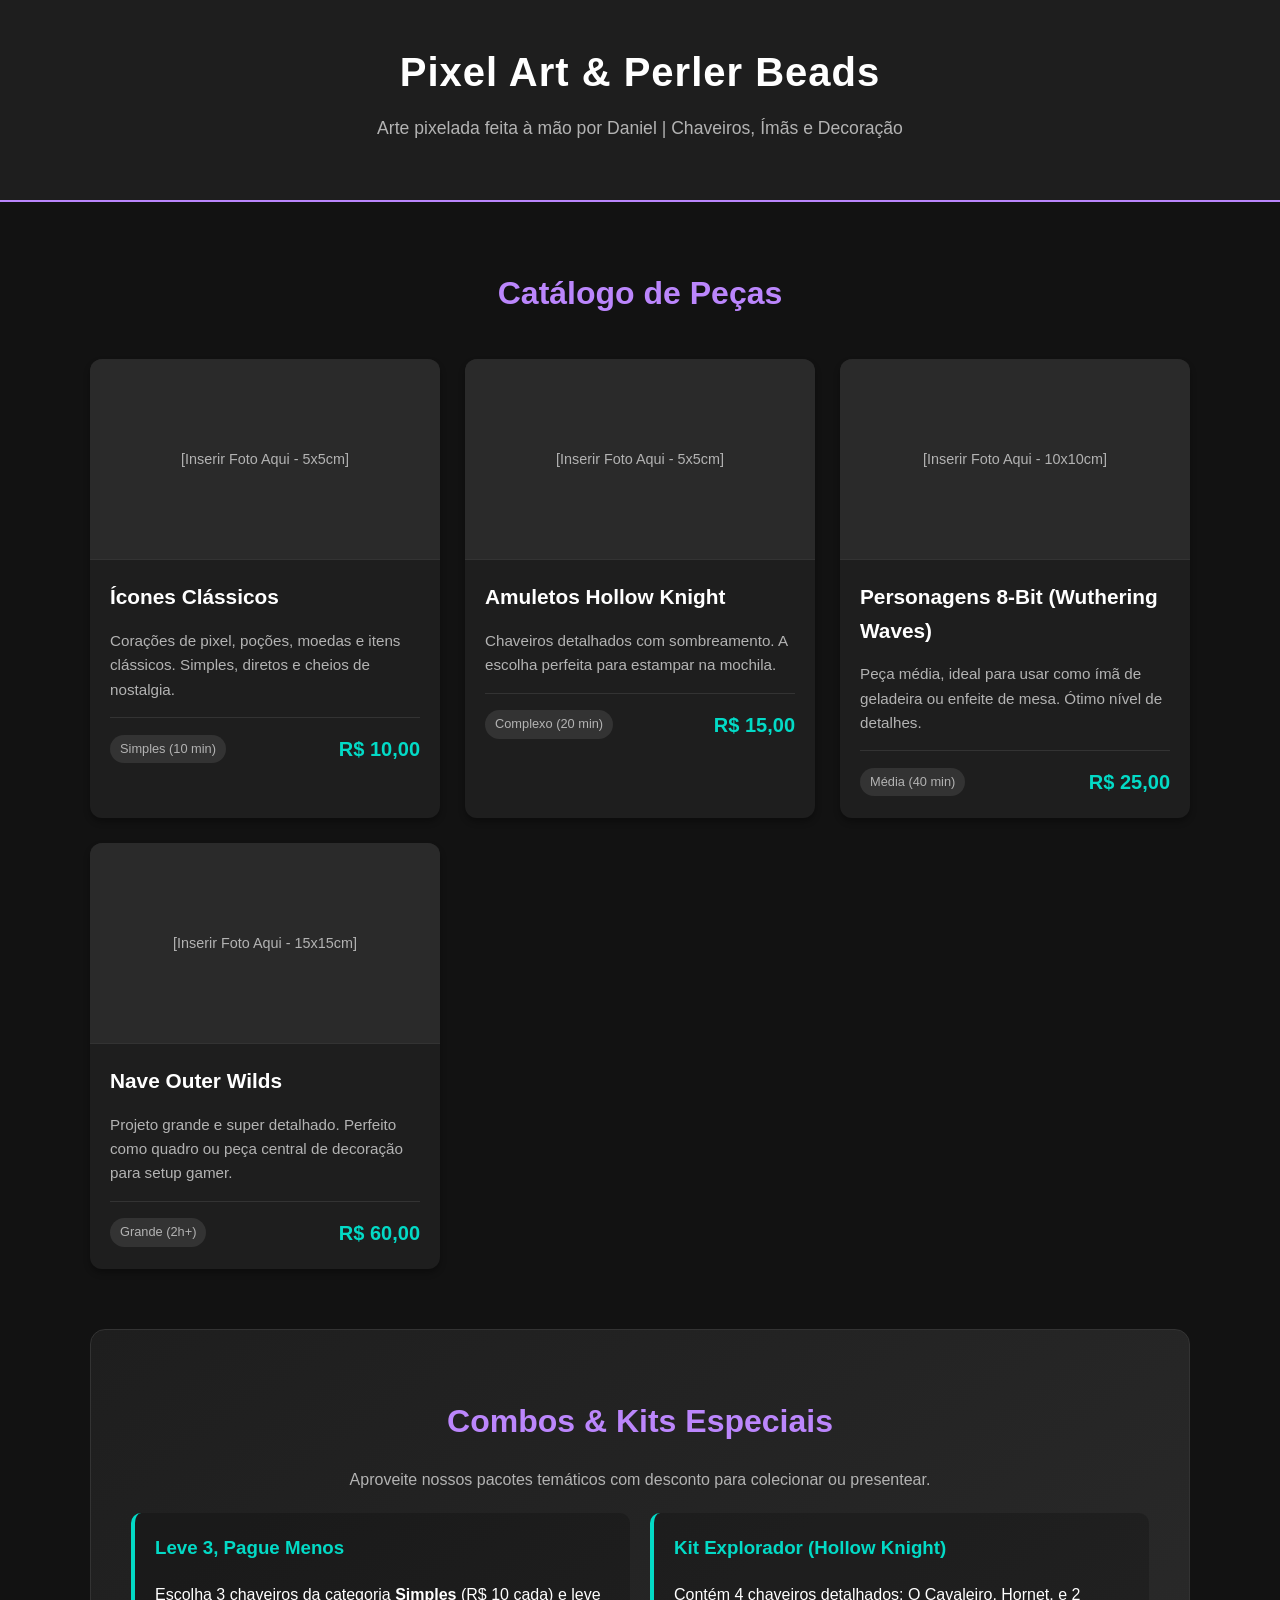
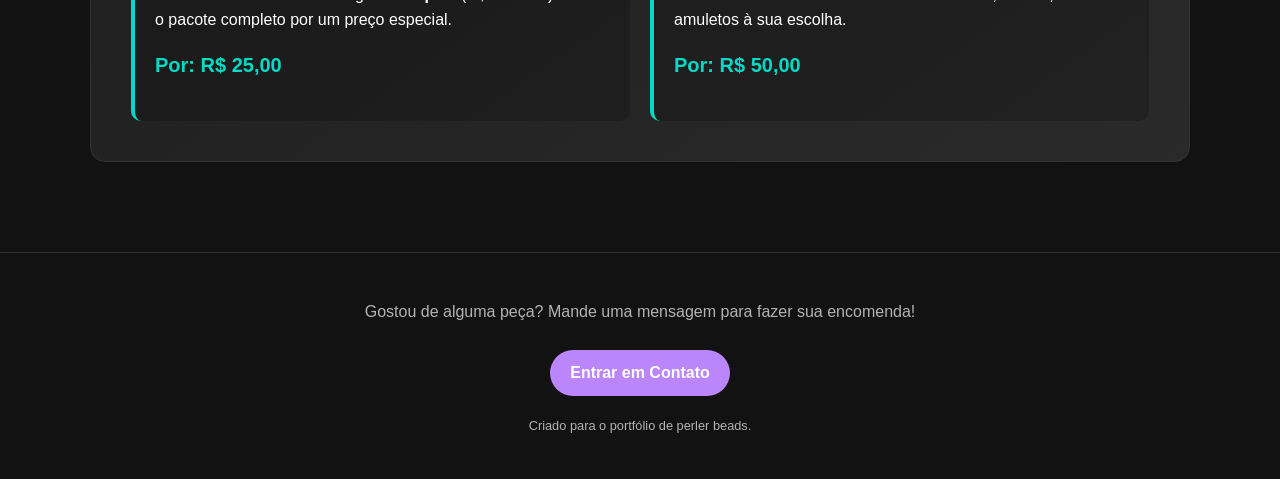
==== index.html @ 3c974b94 "Create index.html j" ====
<!DOCTYPE html>
<html lang="pt-BR">
<head>
    <meta charset="UTF-8">
    <meta name="viewport" content="width=device-width, initial-scale=1.0">
    <title>Pixel Art & Perler Beads | Por Daniel</title>
    <style>
        :root {
            --bg-color: #121212;
            --surface-color: #1e1e1e;
            --primary-color: #bb86fc;
            --text-main: #ffffff;
            --text-muted: #b3b3b3;
            --accent: #03dac6;
        }

        body {
            font-family: 'Segoe UI', Tahoma, Geneva, Verdana, sans-serif;
            background-color: var(--bg-color);
            color: var(--text-main);
            margin: 0;
            padding: 0;
            line-height: 1.6;
        }

        header {
            background-color: var(--surface-color);
            padding: 40px 20px;
            text-align: center;
            border-bottom: 2px solid var(--primary-color);
        }

        header h1 {
            margin: 0;
            font-size: 2.5em;
            letter-spacing: 1px;
        }

        header p {
            color: var(--text-muted);
            font-size: 1.1em;
            margin-top: 10px;
        }

        .container {
            max-width: 1100px;
            margin: 0 auto;
            padding: 40px 20px;
        }

        .section-title {
            text-align: center;
            margin-bottom: 40px;
            font-size: 2em;
            color: var(--primary-color);
        }

        .grid {
            display: grid;
            grid-template-columns: repeat(auto-fit, minmax(280px, 1fr));
            gap: 25px;
        }

        .card {
            background-color: var(--surface-color);
            border-radius: 12px;
            overflow: hidden;
            box-shadow: 0 4px 6px rgba(0,0,0,0.3);
            transition: transform 0.3s ease;
        }

        .card:hover {
            transform: translateY(-5px);
        }

        .card-img {
            width: 100%;
            height: 200px;
            background-color: #2a2a2a;
            display: flex;
            align-items: center;
            justify-content: center;
            color: var(--text-muted);
            font-size: 0.9em;
            border-bottom: 1px solid #333;
        }

        .card-content {
            padding: 20px;
        }

        .card-title {
            font-size: 1.3em;
            margin: 0 0 10px 0;
            font-weight: 600;
        }

        .card-desc {
            color: var(--text-muted);
            font-size: 0.95em;
            margin-bottom: 15px;
            min-height: 45px;
        }

        .card-footer {
            display: flex;
            justify-content: space-between;
            align-items: center;
            margin-top: 15px;
            padding-top: 15px;
            border-top: 1px solid #333;
        }

        .price {
            font-size: 1.25em;
            color: var(--accent);
            font-weight: bold;
        }

        .tag {
            background-color: #333;
            padding: 4px 10px;
            border-radius: 20px;
            font-size: 0.8em;
            color: var(--text-muted);
        }

        .combo-section {
            margin-top: 60px;
            background: linear-gradient(145deg, #1e1e1e 0%, #2a2a2a 100%);
            padding: 40px;
            border-radius: 15px;
            border: 1px solid #333;
        }

        .combo-grid {
            display: grid;
            grid-template-columns: repeat(auto-fit, minmax(300px, 1fr));
            gap: 20px;
            margin-top: 20px;
        }

        .combo-card {
            background: rgba(0,0,0,0.2);
            padding: 20px;
            border-radius: 10px;
            border-left: 4px solid var(--accent);
        }

        .combo-card h3 {
            margin-top: 0;
            color: var(--accent);
        }

        footer {
            text-align: center;
            padding: 30px;
            margin-top: 50px;
            color: var(--text-muted);
            border-top: 1px solid #333;
        }

        .btn {
            display: inline-block;
            background-color: var(--primary-color);
            color: #fff;
            text-decoration: none;
            padding: 10px 20px;
            border-radius: 25px;
            font-weight: bold;
            transition: background 0.3s;
        }

        .btn:hover {
            background-color: #9d50ff;
        }
    </style>
</head>
<body>

<header>
    <h1>Pixel Art & Perler Beads</h1>
    <p>Arte pixelada feita à mão por Daniel | Chaveiros, Ímãs e Decoração</p>
</header>

<div class="container">

    <h2 class="section-title">Catálogo de Peças</h2>

    <div class="grid">
        <!-- Produto 1 -->
        <div class="card">
            <div class="card-img">[Inserir Foto Aqui - 5x5cm]</div>
            <div class="card-content">
                <h3 class="card-title">Ícones Clássicos</h3>
                <p class="card-desc">Corações de pixel, poções, moedas e itens clássicos. Simples, diretos e cheios de nostalgia.</p>
                <div class="card-footer">
                    <span class="tag">Simples (10 min)</span>
                    <span class="price">R$ 10,00</span>
                </div>
            </div>
        </div>

        <!-- Produto 2 -->
        <div class="card">
            <div class="card-img">[Inserir Foto Aqui - 5x5cm]</div>
            <div class="card-content">
                <h3 class="card-title">Amuletos Hollow Knight</h3>
                <p class="card-desc">Chaveiros detalhados com sombreamento. A escolha perfeita para estampar na mochila.</p>
                <div class="card-footer">
                    <span class="tag">Complexo (20 min)</span>
                    <span class="price">R$ 15,00</span>
                </div>
            </div>
        </div>

        <!-- Produto 3 -->
        <div class="card">
            <div class="card-img">[Inserir Foto Aqui - 10x10cm]</div>
            <div class="card-content">
                <h3 class="card-title">Personagens 8-Bit (Wuthering Waves)</h3>
                <p class="card-desc">Peça média, ideal para usar como ímã de geladeira ou enfeite de mesa. Ótimo nível de detalhes.</p>
                <div class="card-footer">
                    <span class="tag">Média (40 min)</span>
                    <span class="price">R$ 25,00</span>
                </div>
            </div>
        </div>

        <!-- Produto 4 -->
        <div class="card">
            <div class="card-img">[Inserir Foto Aqui - 15x15cm]</div>
            <div class="card-content">
                <h3 class="card-title">Nave Outer Wilds</h3>
                <p class="card-desc">Projeto grande e super detalhado. Perfeito como quadro ou peça central de decoração para setup gamer.</p>
                <div class="card-footer">
                    <span class="tag">Grande (2h+)</span>
                    <span class="price">R$ 60,00</span>
                </div>
            </div>
        </div>
    </div>

    <div class="combo-section">
        <h2 class="section-title" style="margin-bottom: 20px;">Combos & Kits Especiais</h2>
        <p style="text-align: center; color: var(--text-muted);">Aproveite nossos pacotes temáticos com desconto para colecionar ou presentear.</p>

        <div class="combo-grid">
            <div class="combo-card">
                <h3>Leve 3, Pague Menos</h3>
                <p>Escolha 3 chaveiros da categoria <strong>Simples</strong> (R$ 10 cada) e leve o pacote completo por um preço especial.</p>
                <p class="price" style="margin-top: 15px;">Por: R$ 25,00</p>
            </div>

            <div class="combo-card">
                <h3>Kit Explorador (Hollow Knight)</h3>
                <p>Contém 4 chaveiros detalhados: O Cavaleiro, Hornet, e 2 amuletos à sua escolha.</p>
                <p class="price" style="margin-top: 15px;">Por: R$ 50,00</p>
            </div>
        </div>
    </div>

</div>

<footer>
    <p>Gostou de alguma peça? Mande uma mensagem para fazer sua encomenda!</p>
    <a href="#" class="btn" style="margin-top: 10px;">Entrar em Contato</a>
    <p style="margin-top: 20px; font-size: 0.8em;">Criado para o portfólio de perler beads.</p>
</footer>

</body>
</html>
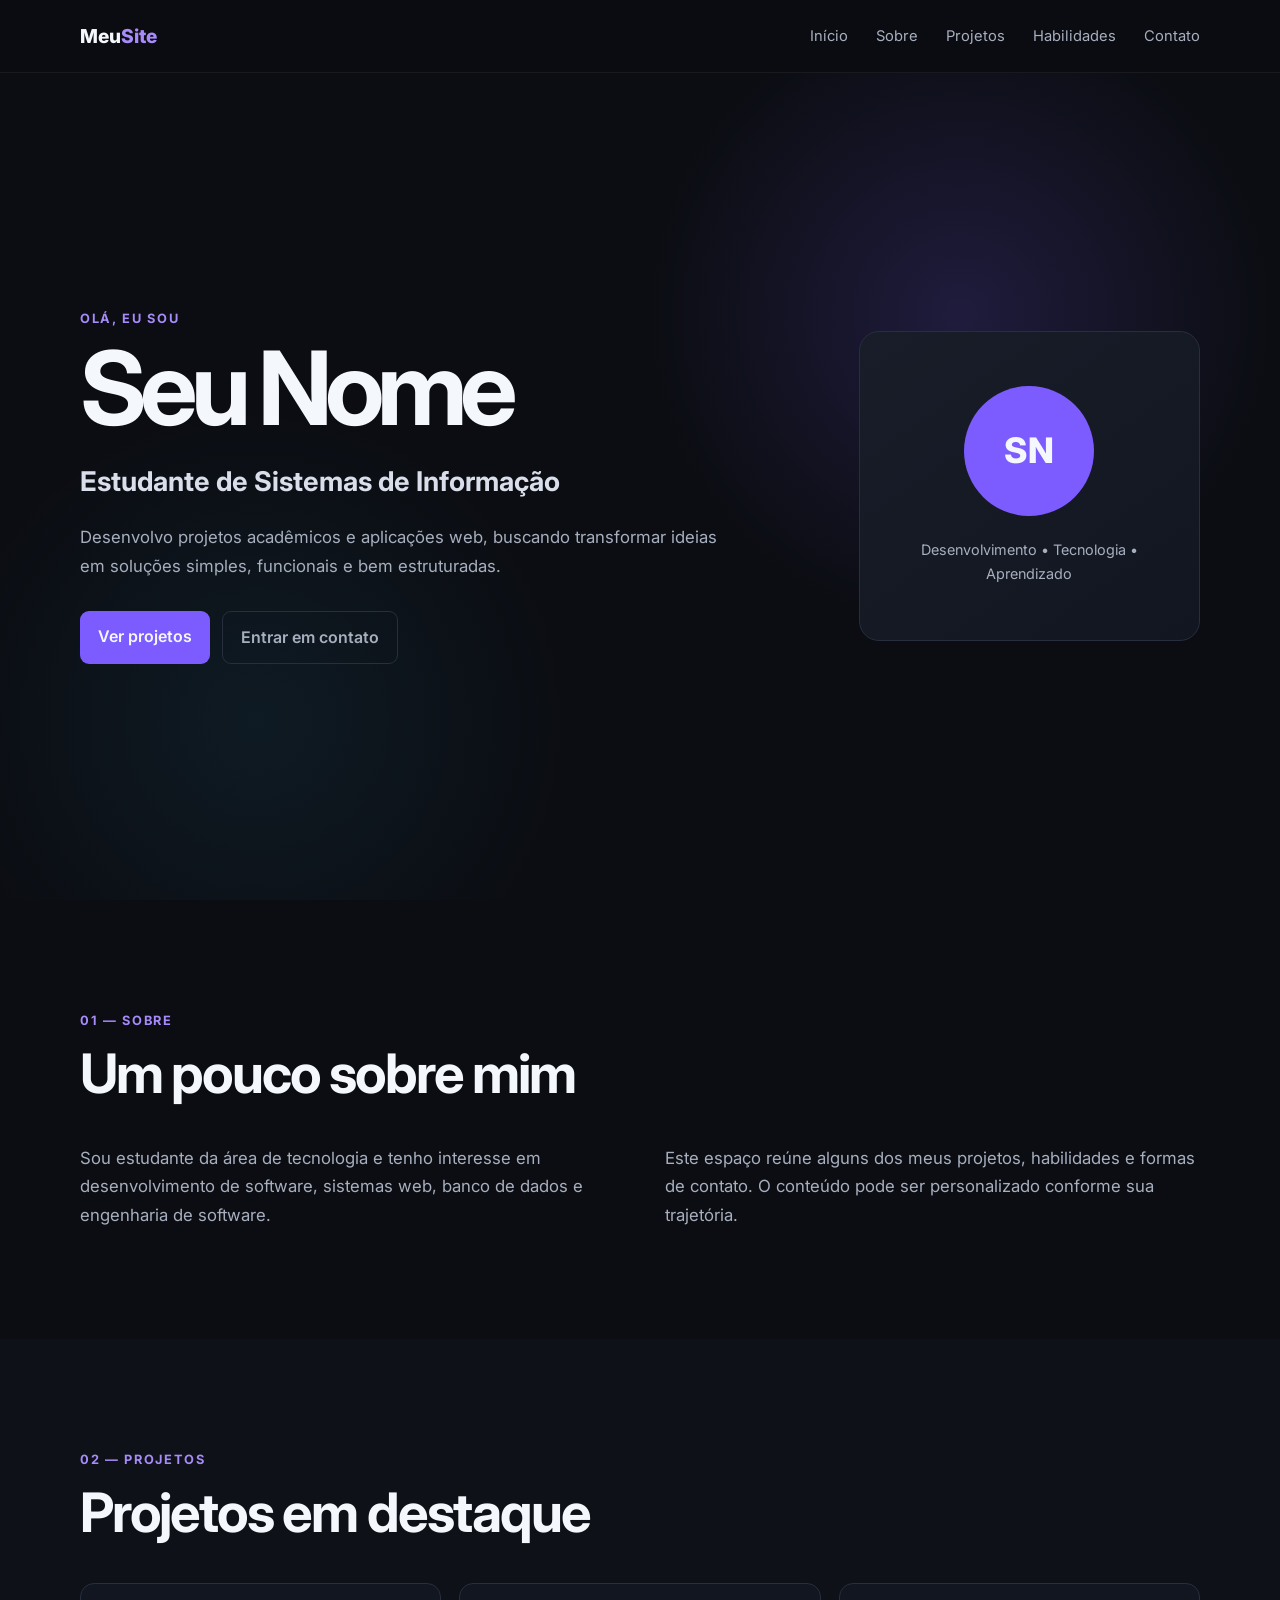
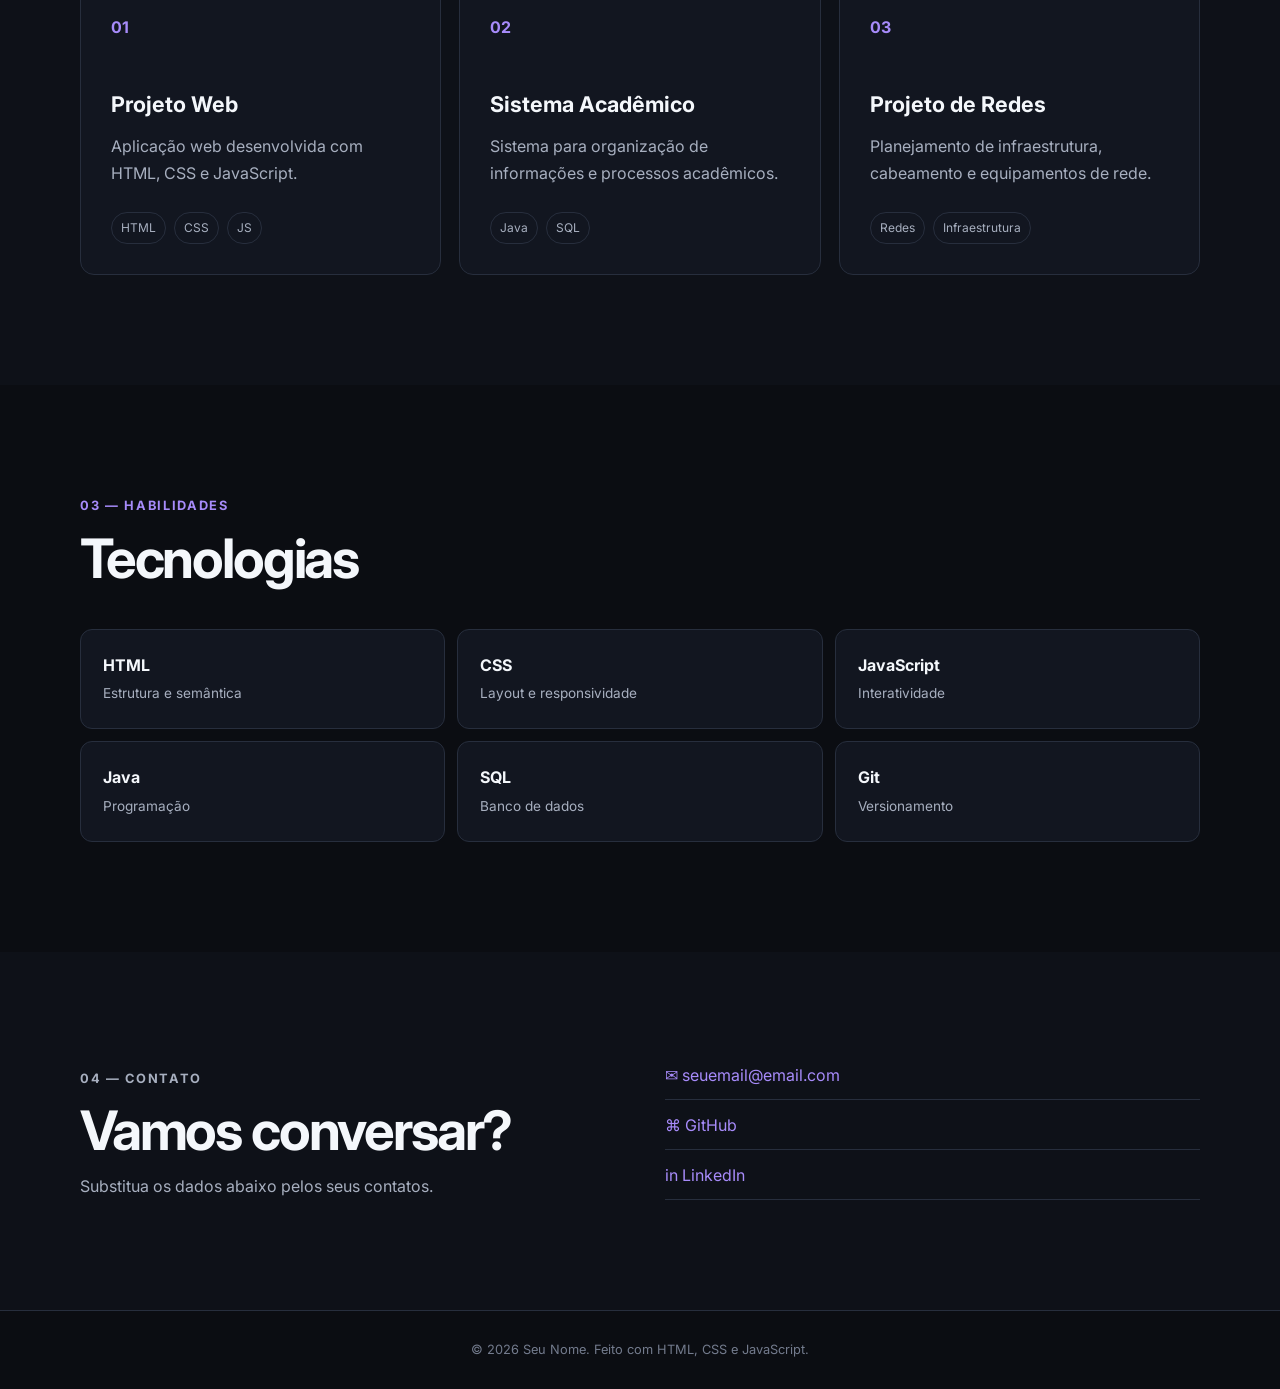
==== commit c57cd0ed: "Add files via upload" ====
--- a/index.html
+++ b/index.html
@@ -1,272 +1,131 @@
 <!DOCTYPE html>
 <html lang="pt-BR">
 <head>
-    <meta charset="UTF-8">
-    <meta name="viewport" content="width=device-width, initial-scale=1.0">
-    <title>Pixel Art & Perler Beads | Por Daniel</title>
-    <style>
-        :root {
-            --bg-color: #121212;
-            --surface-color: #1e1e1e;
-            --primary-color: #bb86fc;
-            --text-main: #ffffff;
-            --text-muted: #b3b3b3;
-            --accent: #03dac6;
-        }
-
-        body {
-            font-family: 'Segoe UI', Tahoma, Geneva, Verdana, sans-serif;
-            background-color: var(--bg-color);
-            color: var(--text-main);
-            margin: 0;
-            padding: 0;
-            line-height: 1.6;
-        }
-
-        header {
-            background-color: var(--surface-color);
-            padding: 40px 20px;
-            text-align: center;
-            border-bottom: 2px solid var(--primary-color);
-        }
-
-        header h1 {
-            margin: 0;
-            font-size: 2.5em;
-            letter-spacing: 1px;
-        }
-
-        header p {
-            color: var(--text-muted);
-            font-size: 1.1em;
-            margin-top: 10px;
-        }
-
-        .container {
-            max-width: 1100px;
-            margin: 0 auto;
-            padding: 40px 20px;
-        }
-
-        .section-title {
-            text-align: center;
-            margin-bottom: 40px;
-            font-size: 2em;
-            color: var(--primary-color);
-        }
-
-        .grid {
-            display: grid;
-            grid-template-columns: repeat(auto-fit, minmax(280px, 1fr));
-            gap: 25px;
-        }
-
-        .card {
-            background-color: var(--surface-color);
-            border-radius: 12px;
-            overflow: hidden;
-            box-shadow: 0 4px 6px rgba(0,0,0,0.3);
-            transition: transform 0.3s ease;
-        }
-
-        .card:hover {
-            transform: translateY(-5px);
-        }
-
-        .card-img {
-            width: 100%;
-            height: 200px;
-            background-color: #2a2a2a;
-            display: flex;
-            align-items: center;
-            justify-content: center;
-            color: var(--text-muted);
-            font-size: 0.9em;
-            border-bottom: 1px solid #333;
-        }
-
-        .card-content {
-            padding: 20px;
-        }
-
-        .card-title {
-            font-size: 1.3em;
-            margin: 0 0 10px 0;
-            font-weight: 600;
-        }
-
-        .card-desc {
-            color: var(--text-muted);
-            font-size: 0.95em;
-            margin-bottom: 15px;
-            min-height: 45px;
-        }
-
-        .card-footer {
-            display: flex;
-            justify-content: space-between;
-            align-items: center;
-            margin-top: 15px;
-            padding-top: 15px;
-            border-top: 1px solid #333;
-        }
-
-        .price {
-            font-size: 1.25em;
-            color: var(--accent);
-            font-weight: bold;
-        }
-
-        .tag {
-            background-color: #333;
-            padding: 4px 10px;
-            border-radius: 20px;
-            font-size: 0.8em;
-            color: var(--text-muted);
-        }
-
-        .combo-section {
-            margin-top: 60px;
-            background: linear-gradient(145deg, #1e1e1e 0%, #2a2a2a 100%);
-            padding: 40px;
-            border-radius: 15px;
-            border: 1px solid #333;
-        }
-
-        .combo-grid {
-            display: grid;
-            grid-template-columns: repeat(auto-fit, minmax(300px, 1fr));
-            gap: 20px;
-            margin-top: 20px;
-        }
-
-        .combo-card {
-            background: rgba(0,0,0,0.2);
-            padding: 20px;
-            border-radius: 10px;
-            border-left: 4px solid var(--accent);
-        }
-
-        .combo-card h3 {
-            margin-top: 0;
-            color: var(--accent);
-        }
-
-        footer {
-            text-align: center;
-            padding: 30px;
-            margin-top: 50px;
-            color: var(--text-muted);
-            border-top: 1px solid #333;
-        }
-
-        .btn {
-            display: inline-block;
-            background-color: var(--primary-color);
-            color: #fff;
-            text-decoration: none;
-            padding: 10px 20px;
-            border-radius: 25px;
-            font-weight: bold;
-            transition: background 0.3s;
-        }
-
-        .btn:hover {
-            background-color: #9d50ff;
-        }
-    </style>
+  <meta charset="UTF-8">
+  <meta name="viewport" content="width=device-width, initial-scale=1.0">
+  <meta name="description" content="Portfólio pessoal e acadêmico.">
+  <title>Meu Portfólio</title>
+  <link rel="stylesheet" href="style.css">
 </head>
 <body>
+  <header class="header">
+    <nav class="nav container">
+      <a href="#inicio" class="logo">Meu<span>Site</span></a>
+      <button class="menu-toggle" aria-label="Abrir menu">☰</button>
+      <ul class="nav-links">
+        <li><a href="#inicio">Início</a></li>
+        <li><a href="#sobre">Sobre</a></li>
+        <li><a href="#projetos">Projetos</a></li>
+        <li><a href="#habilidades">Habilidades</a></li>
+        <li><a href="#contato">Contato</a></li>
+      </ul>
+    </nav>
+  </header>
 
-<header>
-    <h1>Pixel Art & Perler Beads</h1>
-    <p>Arte pixelada feita à mão por Daniel | Chaveiros, Ímãs e Decoração</p>
-</header>
+  <main>
+    <section id="inicio" class="hero">
+      <div class="container hero-content">
+        <div>
+          <p class="eyebrow">Olá, eu sou</p>
+          <h1>Seu Nome</h1>
+          <h2>Estudante de Sistemas de Informação</h2>
+          <p class="hero-text">
+            Desenvolvo projetos acadêmicos e aplicações web, buscando transformar
+            ideias em soluções simples, funcionais e bem estruturadas.
+          </p>
+          <div class="buttons">
+            <a href="#projetos" class="btn primary">Ver projetos</a>
+            <a href="#contato" class="btn secondary">Entrar em contato</a>
+          </div>
+        </div>
+        <div class="hero-card">
+          <div class="avatar">SN</div>
+          <p>Desenvolvimento • Tecnologia • Aprendizado</p>
+        </div>
+      </div>
+    </section>
 
-<div class="container">
+    <section id="sobre" class="section">
+      <div class="container">
+        <p class="section-label">01 — Sobre</p>
+        <h2>Um pouco sobre mim</h2>
+        <div class="about-grid">
+          <p>
+            Sou estudante da área de tecnologia e tenho interesse em desenvolvimento
+            de software, sistemas web, banco de dados e engenharia de software.
+          </p>
+          <p>
+            Este espaço reúne alguns dos meus projetos, habilidades e formas de
+            contato. O conteúdo pode ser personalizado conforme sua trajetória.
+          </p>
+        </div>
+      </div>
+    </section>
 
-    <h2 class="section-title">Catálogo de Peças</h2>
+    <section id="projetos" class="section projects-section">
+      <div class="container">
+        <p class="section-label">02 — Projetos</p>
+        <h2>Projetos em destaque</h2>
+        <div class="projects">
+          <article class="project-card">
+            <span class="project-number">01</span>
+            <h3>Projeto Web</h3>
+            <p>Aplicação web desenvolvida com HTML, CSS e JavaScript.</p>
+            <div class="tags"><span>HTML</span><span>CSS</span><span>JS</span></div>
+          </article>
 
-    <div class="grid">
-        <!-- Produto 1 -->
-        <div class="card">
-            <div class="card-img">[Inserir Foto Aqui - 5x5cm]</div>
-            <div class="card-content">
-                <h3 class="card-title">Ícones Clássicos</h3>
-                <p class="card-desc">Corações de pixel, poções, moedas e itens clássicos. Simples, diretos e cheios de nostalgia.</p>
-                <div class="card-footer">
-                    <span class="tag">Simples (10 min)</span>
-                    <span class="price">R$ 10,00</span>
-                </div>
-            </div>
+          <article class="project-card">
+            <span class="project-number">02</span>
+            <h3>Sistema Acadêmico</h3>
+            <p>Sistema para organização de informações e processos acadêmicos.</p>
+            <div class="tags"><span>Java</span><span>SQL</span></div>
+          </article>
+
+          <article class="project-card">
+            <span class="project-number">03</span>
+            <h3>Projeto de Redes</h3>
+            <p>Planejamento de infraestrutura, cabeamento e equipamentos de rede.</p>
+            <div class="tags"><span>Redes</span><span>Infraestrutura</span></div>
+          </article>
         </div>
+      </div>
+    </section>
 
-        <!-- Produto 2 -->
-        <div class="card">
-            <div class="card-img">[Inserir Foto Aqui - 5x5cm]</div>
-            <div class="card-content">
-                <h3 class="card-title">Amuletos Hollow Knight</h3>
-                <p class="card-desc">Chaveiros detalhados com sombreamento. A escolha perfeita para estampar na mochila.</p>
-                <div class="card-footer">
-                    <span class="tag">Complexo (20 min)</span>
-                    <span class="price">R$ 15,00</span>
-                </div>
-            </div>
+    <section id="habilidades" class="section">
+      <div class="container">
+        <p class="section-label">03 — Habilidades</p>
+        <h2>Tecnologias</h2>
+        <div class="skills">
+          <div class="skill"><strong>HTML</strong><span>Estrutura e semântica</span></div>
+          <div class="skill"><strong>CSS</strong><span>Layout e responsividade</span></div>
+          <div class="skill"><strong>JavaScript</strong><span>Interatividade</span></div>
+          <div class="skill"><strong>Java</strong><span>Programação</span></div>
+          <div class="skill"><strong>SQL</strong><span>Banco de dados</span></div>
+          <div class="skill"><strong>Git</strong><span>Versionamento</span></div>
         </div>
+      </div>
+    </section>
 
-        <!-- Produto 3 -->
-        <div class="card">
-            <div class="card-img">[Inserir Foto Aqui - 10x10cm]</div>
-            <div class="card-content">
-                <h3 class="card-title">Personagens 8-Bit (Wuthering Waves)</h3>
-                <p class="card-desc">Peça média, ideal para usar como ímã de geladeira ou enfeite de mesa. Ótimo nível de detalhes.</p>
-                <div class="card-footer">
-                    <span class="tag">Média (40 min)</span>
-                    <span class="price">R$ 25,00</span>
-                </div>
-            </div>
+    <section id="contato" class="section contact-section">
+      <div class="container contact">
+        <div>
+          <p class="section-label">04 — Contato</p>
+          <h2>Vamos conversar?</h2>
+          <p>Substitua os dados abaixo pelos seus contatos.</p>
         </div>
+        <div class="contact-links">
+          <a href="mailto:seuemail@email.com">✉ seuemail@email.com</a>
+          <a href="https://github.com/" target="_blank" rel="noopener">⌘ GitHub</a>
+          <a href="https://www.linkedin.com/" target="_blank" rel="noopener">in LinkedIn</a>
+        </div>
+      </div>
+    </section>
+  </main>
 
-        <!-- Produto 4 -->
-        <div class="card">
-            <div class="card-img">[Inserir Foto Aqui - 15x15cm]</div>
-            <div class="card-content">
-                <h3 class="card-title">Nave Outer Wilds</h3>
-                <p class="card-desc">Projeto grande e super detalhado. Perfeito como quadro ou peça central de decoração para setup gamer.</p>
-                <div class="card-footer">
-                    <span class="tag">Grande (2h+)</span>
-                    <span class="price">R$ 60,00</span>
-                </div>
-            </div>
-        </div>
-    </div>
+  <footer class="footer">
+    <p>© <span id="year"></span> Seu Nome. Feito com HTML, CSS e JavaScript.</p>
+  </footer>
 
-    <div class="combo-section">
-        <h2 class="section-title" style="margin-bottom: 20px;">Combos & Kits Especiais</h2>
-        <p style="text-align: center; color: var(--text-muted);">Aproveite nossos pacotes temáticos com desconto para colecionar ou presentear.</p>
-
-        <div class="combo-grid">
-            <div class="combo-card">
-                <h3>Leve 3, Pague Menos</h3>
-                <p>Escolha 3 chaveiros da categoria <strong>Simples</strong> (R$ 10 cada) e leve o pacote completo por um preço especial.</p>
-                <p class="price" style="margin-top: 15px;">Por: R$ 25,00</p>
-            </div>
-
-            <div class="combo-card">
-                <h3>Kit Explorador (Hollow Knight)</h3>
-                <p>Contém 4 chaveiros detalhados: O Cavaleiro, Hornet, e 2 amuletos à sua escolha.</p>
-                <p class="price" style="margin-top: 15px;">Por: R$ 50,00</p>
-            </div>
-        </div>
-    </div>
-
-</div>
-
-<footer>
-    <p>Gostou de alguma peça? Mande uma mensagem para fazer sua encomenda!</p>
-    <a href="#" class="btn" style="margin-top: 10px;">Entrar em Contato</a>
-    <p style="margin-top: 20px; font-size: 0.8em;">Criado para o portfólio de perler beads.</p>
-</footer>
-
+  <script src="script.js"></script>
 </body>
 </html>
--- a/style.css
+++ b/style.css
@@ -0,0 +1,282 @@
+@import url('https://fonts.googleapis.com/css2?family=Inter:wght@400;500;600;700;800&display=swap');
+
+:root {
+  --bg: #0b0d12;
+  --surface: #121620;
+  --surface-2: #181d29;
+  --text: #f4f7fb;
+  --muted: #a7afbf;
+  --accent: #7c5cff;
+  --accent-2: #a78bfa;
+  --border: #272e3d;
+  --max: 1120px;
+}
+
+* { box-sizing: border-box; margin: 0; padding: 0; }
+
+html { scroll-behavior: smooth; }
+
+body {
+  font-family: 'Inter', sans-serif;
+  background: var(--bg);
+  color: var(--text);
+  line-height: 1.7;
+}
+
+a { color: inherit; text-decoration: none; }
+
+.container {
+  width: min(100% - 40px, var(--max));
+  margin-inline: auto;
+}
+
+.header {
+  position: fixed;
+  top: 0;
+  width: 100%;
+  z-index: 100;
+  background: rgba(11, 13, 18, .82);
+  backdrop-filter: blur(14px);
+  border-bottom: 1px solid rgba(255,255,255,.06);
+}
+
+.nav {
+  height: 72px;
+  display: flex;
+  align-items: center;
+  justify-content: space-between;
+}
+
+.logo { font-size: 1.2rem; font-weight: 800; }
+.logo span { color: var(--accent-2); }
+
+.nav-links {
+  display: flex;
+  gap: 28px;
+  list-style: none;
+}
+
+.nav-links a {
+  color: var(--muted);
+  font-size: .92rem;
+  transition: .2s;
+}
+
+.nav-links a:hover { color: var(--text); }
+
+.menu-toggle {
+  display: none;
+  border: 0;
+  background: transparent;
+  color: var(--text);
+  font-size: 1.5rem;
+  cursor: pointer;
+}
+
+.hero {
+  min-height: 100vh;
+  display: grid;
+  align-items: center;
+  padding-top: 72px;
+  background:
+    radial-gradient(circle at 75% 35%, rgba(124,92,255,.18), transparent 28%),
+    radial-gradient(circle at 20% 80%, rgba(56,189,248,.08), transparent 25%);
+}
+
+.hero-content {
+  display: grid;
+  grid-template-columns: 1.35fr .65fr;
+  gap: 70px;
+  align-items: center;
+}
+
+.eyebrow, .section-label {
+  color: var(--accent-2);
+  font-size: .8rem;
+  font-weight: 700;
+  letter-spacing: .13em;
+  text-transform: uppercase;
+}
+
+h1 {
+  margin-top: 10px;
+  font-size: clamp(3.2rem, 8vw, 6.8rem);
+  line-height: .95;
+  letter-spacing: -.07em;
+}
+
+.hero h2 {
+  margin-top: 22px;
+  font-size: clamp(1.2rem, 2.5vw, 1.7rem);
+  color: #d9deea;
+}
+
+.hero-text {
+  max-width: 650px;
+  margin-top: 18px;
+  color: var(--muted);
+  font-size: 1.05rem;
+}
+
+.buttons { display: flex; gap: 12px; margin-top: 30px; }
+
+.btn {
+  padding: 12px 18px;
+  border-radius: 9px;
+  font-weight: 600;
+  transition: transform .2s, background .2s;
+}
+
+.btn:hover { transform: translateY(-2px); }
+.primary { background: var(--accent); }
+.secondary { border: 1px solid var(--border); color: var(--muted); }
+
+.hero-card {
+  min-height: 310px;
+  border: 1px solid var(--border);
+  background: linear-gradient(145deg, var(--surface-2), var(--surface));
+  border-radius: 20px;
+  display: flex;
+  flex-direction: column;
+  justify-content: center;
+  align-items: center;
+  text-align: center;
+  padding: 30px;
+}
+
+.avatar {
+  width: 130px;
+  height: 130px;
+  border-radius: 50%;
+  display: grid;
+  place-items: center;
+  background: var(--accent);
+  font-size: 2.2rem;
+  font-weight: 800;
+  margin-bottom: 22px;
+}
+
+.hero-card p { color: var(--muted); font-size: .9rem; }
+
+.section { padding: 110px 0; }
+
+.section h2 {
+  font-size: clamp(2rem, 5vw, 3.4rem);
+  line-height: 1.1;
+  letter-spacing: -.04em;
+  margin: 12px 0 40px;
+}
+
+.about-grid {
+  display: grid;
+  grid-template-columns: 1fr 1fr;
+  gap: 50px;
+  color: var(--muted);
+  font-size: 1.05rem;
+}
+
+.projects-section { background: #0e1118; }
+
+.projects {
+  display: grid;
+  grid-template-columns: repeat(3, 1fr);
+  gap: 18px;
+}
+
+.project-card {
+  position: relative;
+  min-height: 290px;
+  padding: 30px;
+  border: 1px solid var(--border);
+  background: var(--surface);
+  border-radius: 14px;
+  transition: transform .25s, border-color .25s;
+}
+
+.project-card:hover {
+  transform: translateY(-6px);
+  border-color: #4b556b;
+}
+
+.project-number { color: var(--accent-2); font-weight: 700; }
+.project-card h3 { margin-top: 45px; font-size: 1.35rem; }
+.project-card p { color: var(--muted); margin-top: 10px; }
+
+.tags { display: flex; gap: 8px; margin-top: 25px; flex-wrap: wrap; }
+.tags span {
+  padding: 5px 9px;
+  border: 1px solid var(--border);
+  border-radius: 999px;
+  color: var(--muted);
+  font-size: .75rem;
+}
+
+.skills {
+  display: grid;
+  grid-template-columns: repeat(3, 1fr);
+  gap: 12px;
+}
+
+.skill {
+  padding: 22px;
+  border: 1px solid var(--border);
+  border-radius: 12px;
+  background: var(--surface);
+}
+
+.skill strong { display: block; }
+.skill span { color: var(--muted); font-size: .85rem; }
+
+.contact-section { background: #0e1118; }
+
+.contact {
+  display: grid;
+  grid-template-columns: 1fr 1fr;
+  gap: 50px;
+  align-items: end;
+}
+
+.contact h2 { margin-bottom: 12px; }
+.contact p { color: var(--muted); }
+
+.contact-links {
+  display: flex;
+  flex-direction: column;
+  gap: 12px;
+}
+
+.contact-links a {
+  color: var(--accent-2);
+  border-bottom: 1px solid var(--border);
+  padding-bottom: 10px;
+}
+
+.footer {
+  padding: 28px 20px;
+  text-align: center;
+  color: #737b8d;
+  border-top: 1px solid var(--border);
+  font-size: .8rem;
+}
+
+@media (max-width: 800px) {
+  .menu-toggle { display: block; }
+  .nav-links {
+    display: none;
+    position: absolute;
+    top: 72px;
+    left: 0;
+    width: 100%;
+    padding: 20px;
+    background: var(--surface);
+    flex-direction: column;
+    gap: 15px;
+    border-bottom: 1px solid var(--border);
+  }
+  .nav-links.active { display: flex; }
+  .hero-content, .about-grid, .contact { grid-template-columns: 1fr; }
+  .hero { padding: 120px 0 80px; }
+  .hero-card { min-height: 240px; }
+  .projects, .skills { grid-template-columns: 1fr; }
+  .section { padding: 80px 0; }
+}
